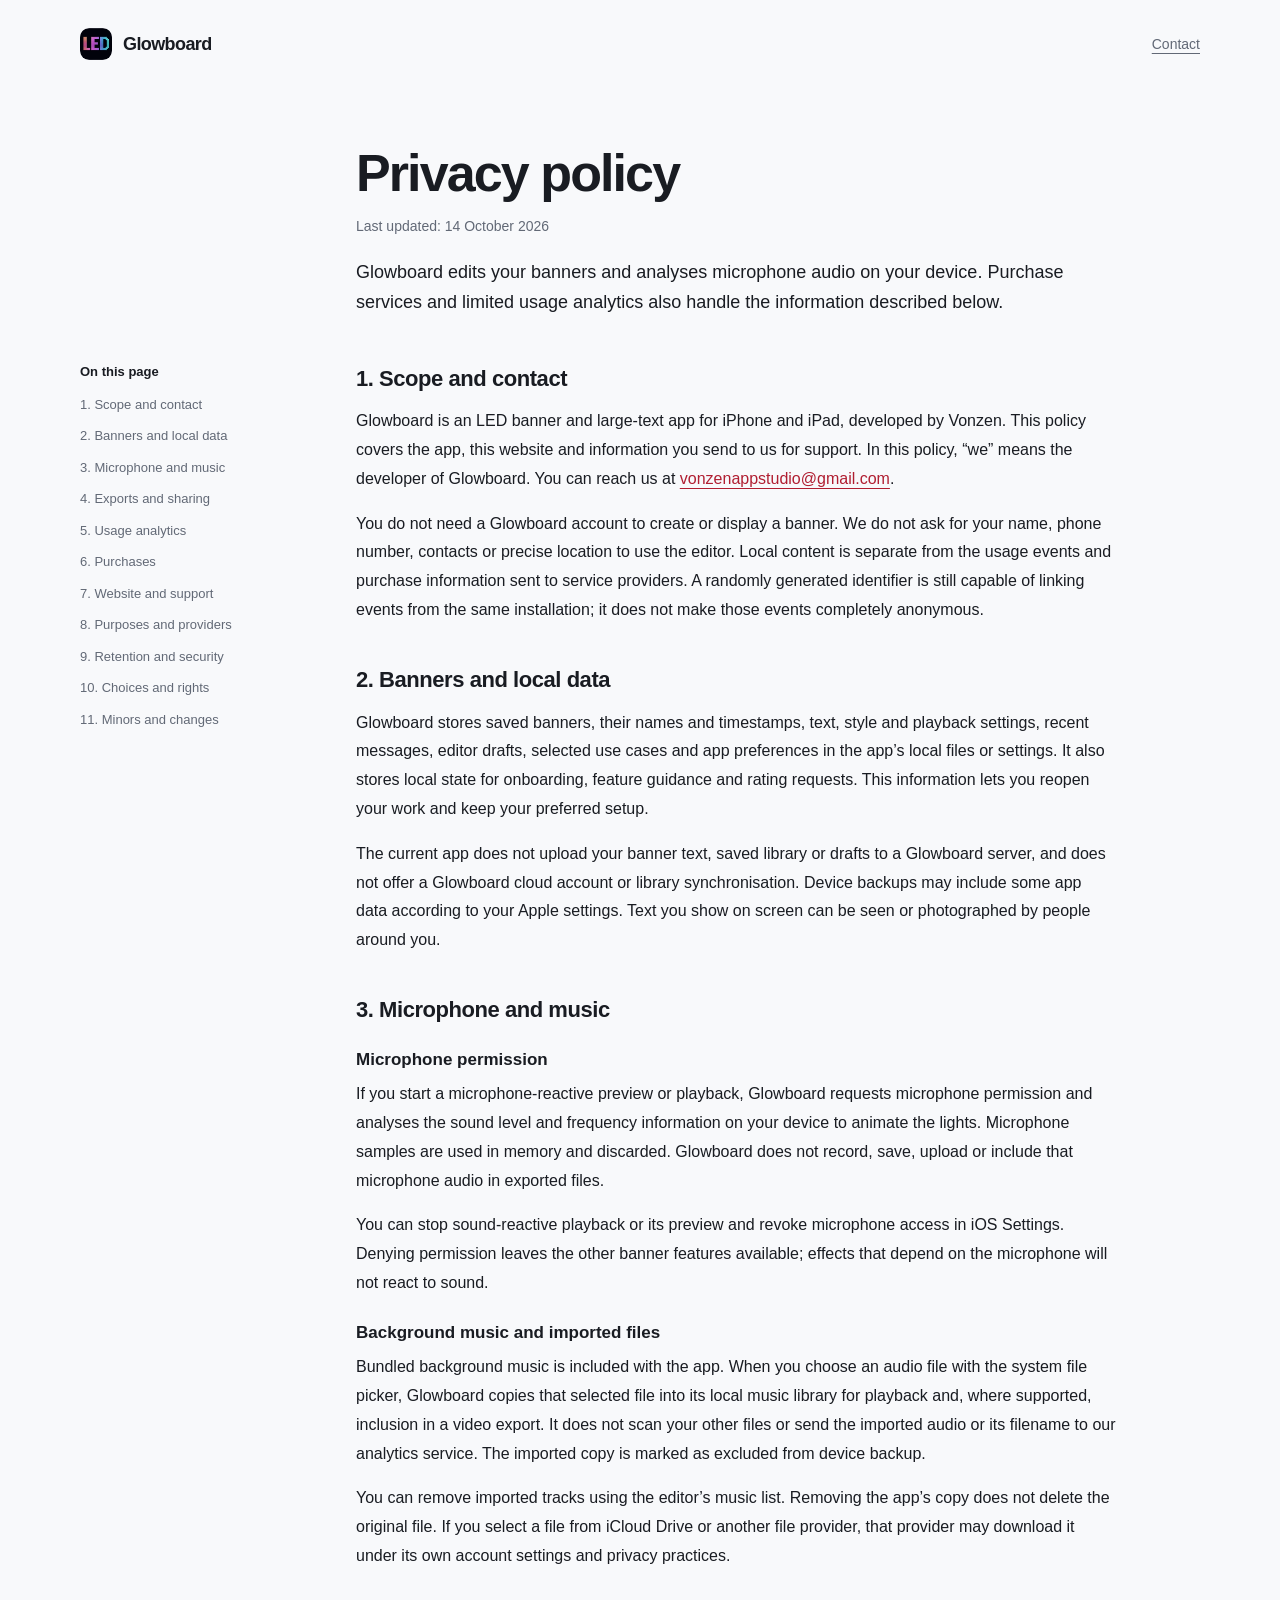
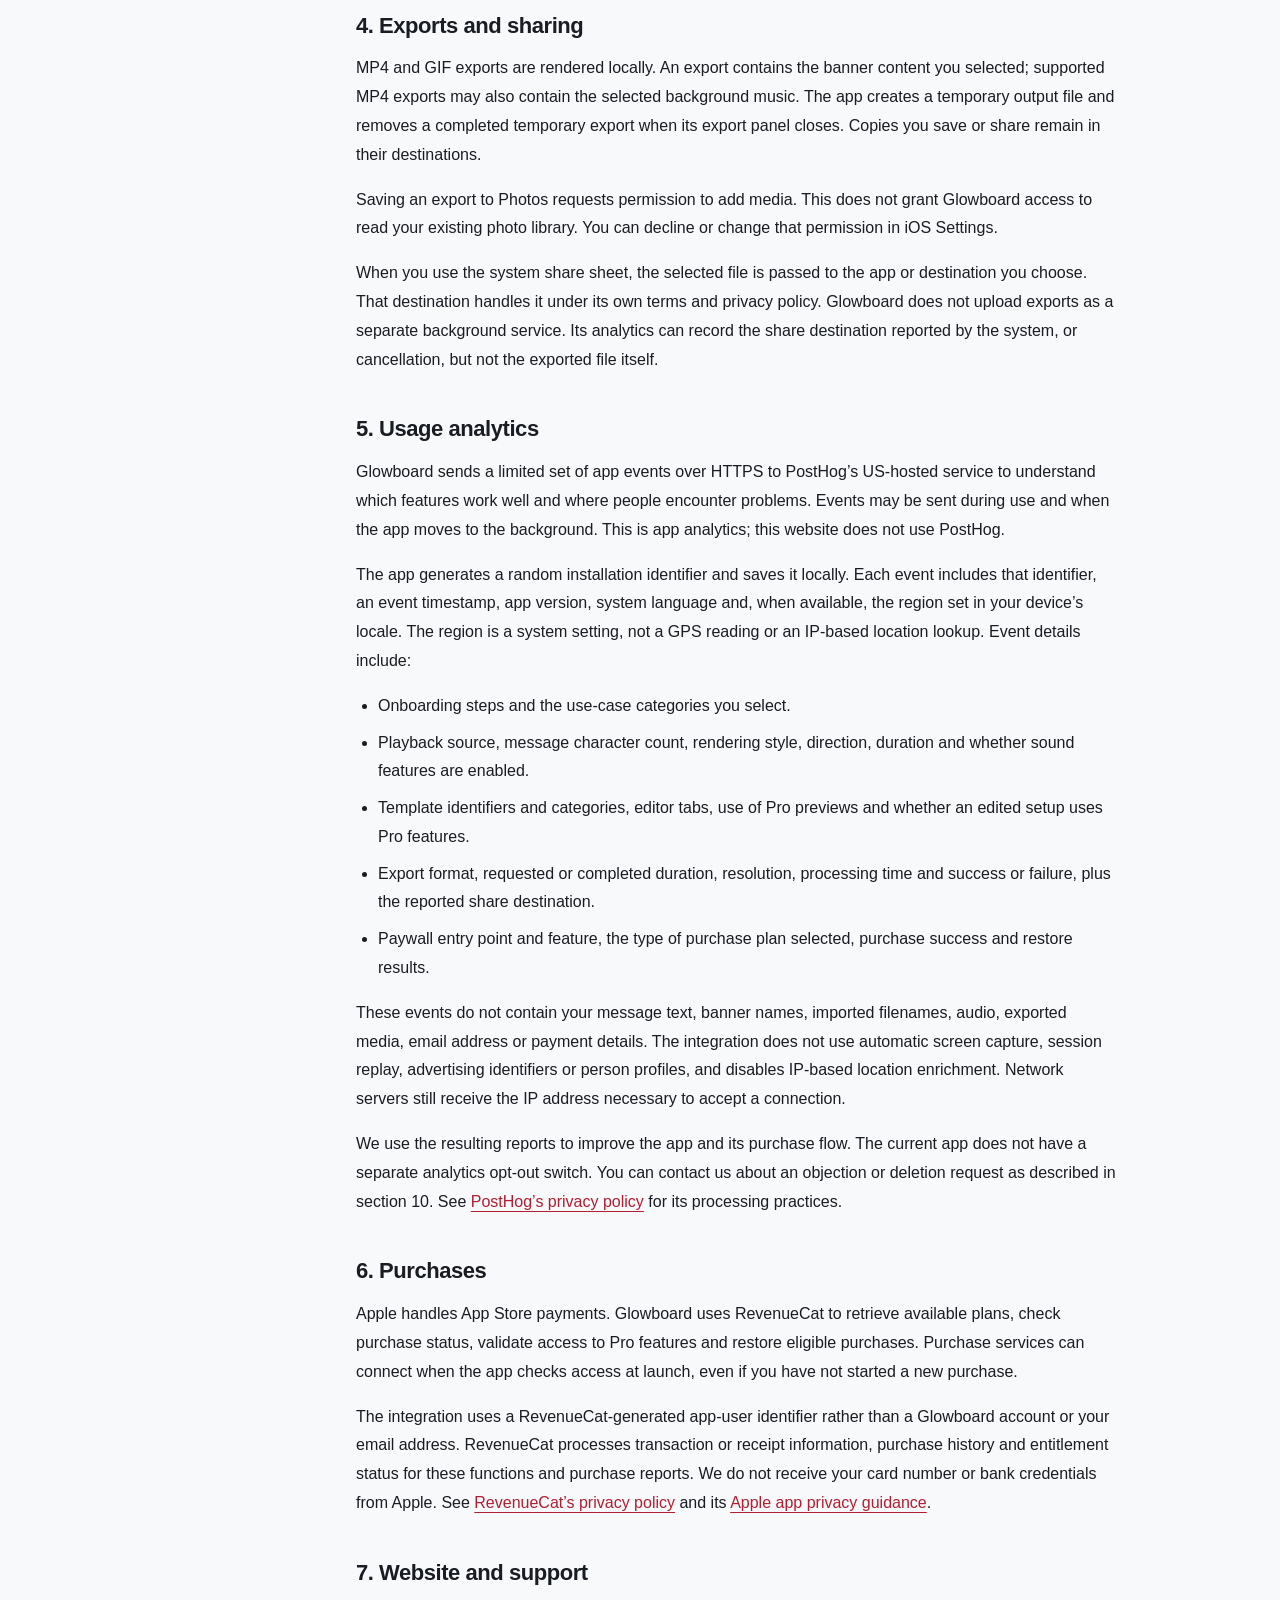
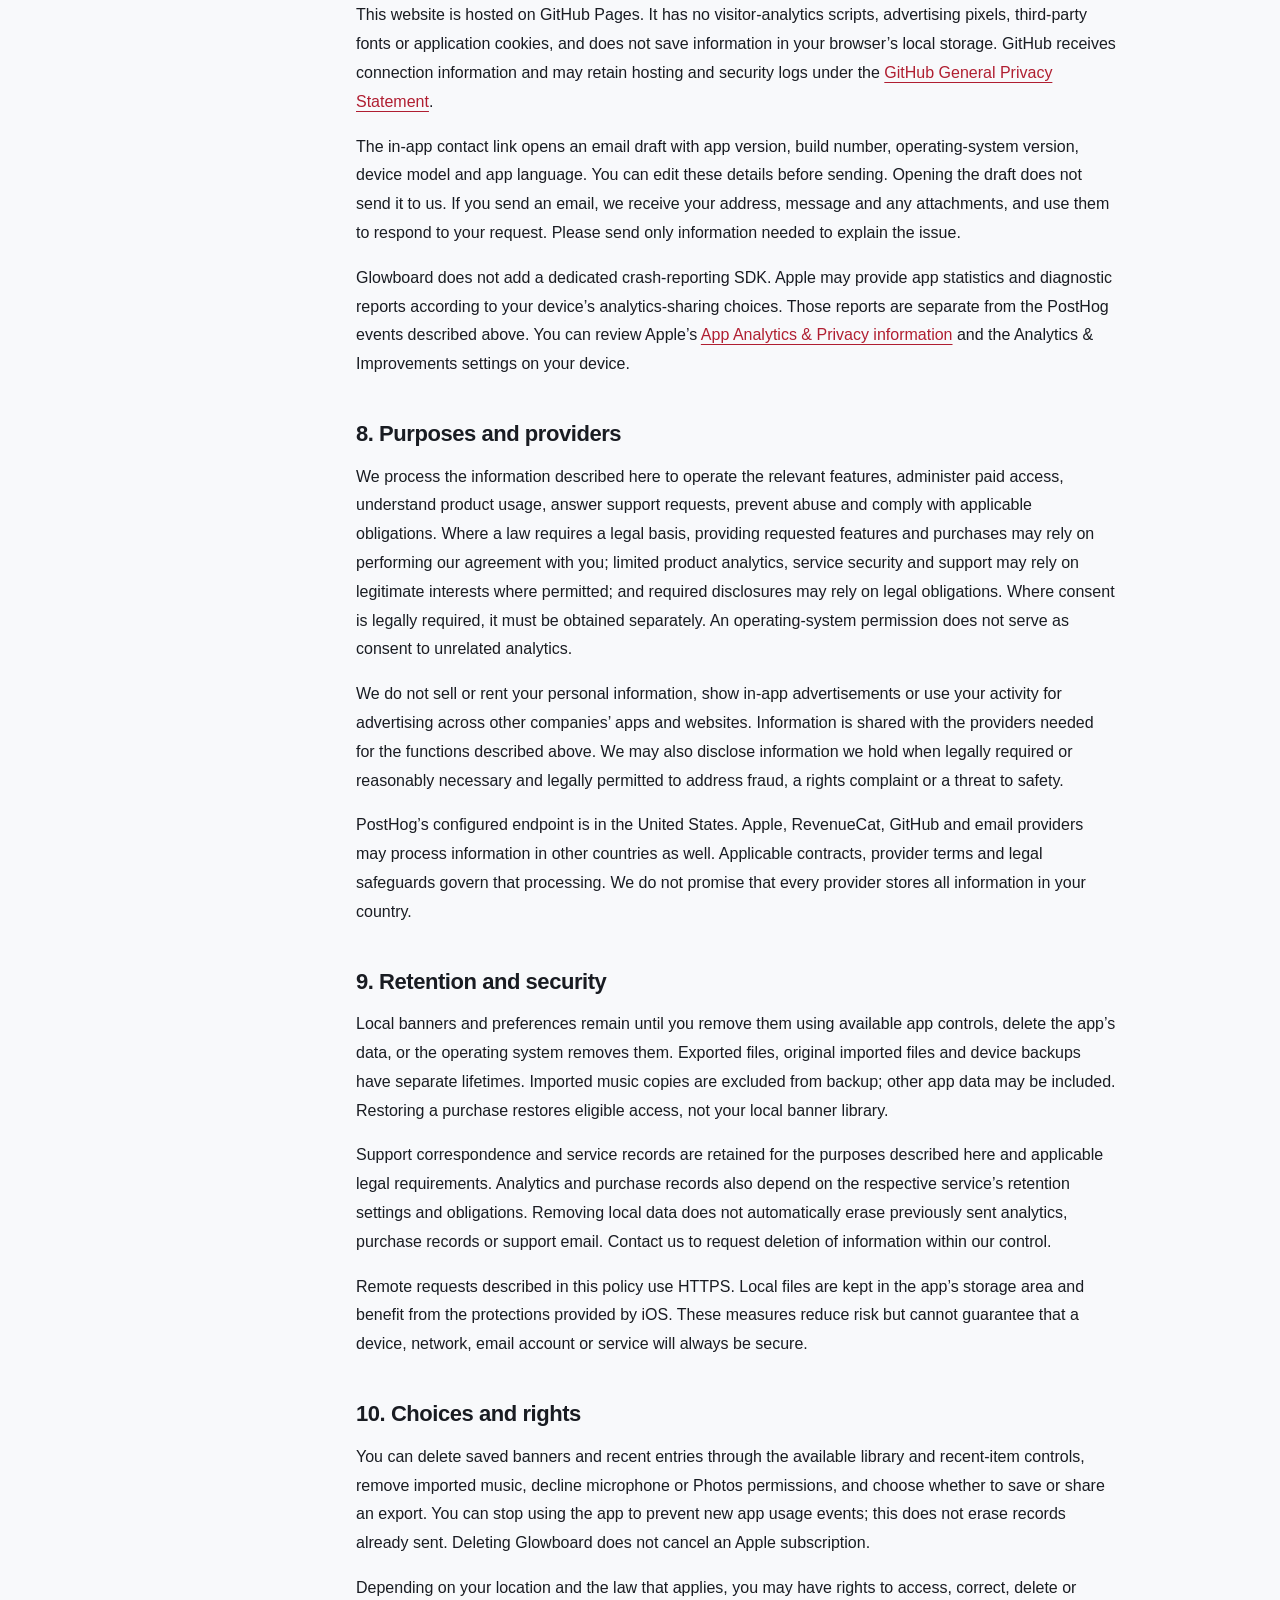
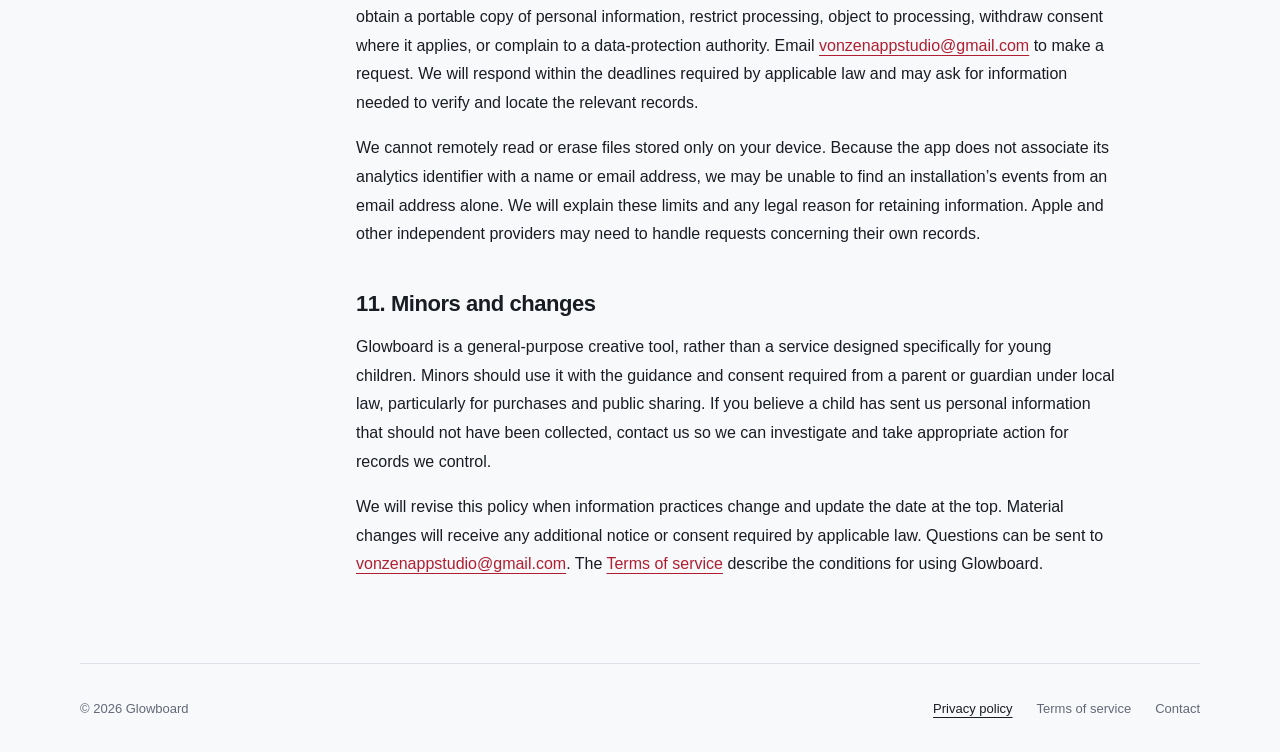
==== public/privacypolicy/index.html @ 4ac84389 "Add minimal Glowboard website and app-specific legal pages" ====
<!doctype html>
<html lang="en">
<head>
  <meta charset="utf-8">
  <meta name="viewport" content="width=device-width, initial-scale=1">
  <meta name="description" content="How Glowboard handles your banners, microphone audio, imported music, exports, usage analytics and purchases.">
  <meta name="theme-color" content="#f8f9fb">
  <title>Privacy policy · Glowboard</title>
  <link rel="canonical" href="https://vonzen.github.io/Glowboard/privacypolicy/">
  <link rel="icon" href="../assets/app-icon.png" type="image/png">
  <link rel="stylesheet" href="../assets/site.css">
</head>
<body>
  <a class="skip-link" href="#main">Skip to content</a>
  <header class="site-header container">
    <a class="brand" href="../"><img src="../assets/app-icon.png" width="32" height="32" alt=""><span>Glowboard</span></a>
    <a href="mailto:vonzenappstudio@gmail.com">Contact</a>
  </header>
  <main class="container" id="main">
    <header class="doc-header">
      <h1>Privacy policy</h1>
      <p class="updated">Last updated: <time datetime="2026-10-14">14 October 2026</time></p>
      <p>Glowboard edits your banners and analyses microphone audio on your device. Purchase services and limited usage analytics also handle the information described below.</p>
    </header>
    <div class="legal-layout">
      <nav class="contents" aria-label="Privacy policy contents">
        <h2>On this page</h2>
        <ol>
          <li><a href="#about">1. Scope and contact</a></li>
          <li><a href="#local-data">2. Banners and local data</a></li>
          <li><a href="#sound">3. Microphone and music</a></li>
          <li><a href="#exports">4. Exports and sharing</a></li>
          <li><a href="#analytics">5. Usage analytics</a></li>
          <li><a href="#purchases">6. Purchases</a></li>
          <li><a href="#website-support">7. Website and support</a></li>
          <li><a href="#purposes">8. Purposes and providers</a></li>
          <li><a href="#retention">9. Retention and security</a></li>
          <li><a href="#choices">10. Choices and rights</a></li>
          <li><a href="#children-changes">11. Minors and changes</a></li>
        </ol>
      </nav>
      <article class="legal-content" aria-label="Privacy policy">
        <details class="mobile-contents">
          <summary>On this page</summary>
          <ol>
            <li><a href="#about">1. Scope and contact</a></li>
            <li><a href="#local-data">2. Banners and local data</a></li>
            <li><a href="#sound">3. Microphone and music</a></li>
            <li><a href="#exports">4. Exports and sharing</a></li>
            <li><a href="#analytics">5. Usage analytics</a></li>
            <li><a href="#purchases">6. Purchases</a></li>
            <li><a href="#website-support">7. Website and support</a></li>
            <li><a href="#purposes">8. Purposes and providers</a></li>
            <li><a href="#retention">9. Retention and security</a></li>
            <li><a href="#choices">10. Choices and rights</a></li>
            <li><a href="#children-changes">11. Minors and changes</a></li>
          </ol>
        </details>
        <section id="about">
          <h2>1. Scope and contact</h2>
          <p>Glowboard is an LED banner and large-text app for iPhone and iPad, developed by Vonzen. This policy covers the app, this website and information you send to us for support. In this policy, “we” means the developer of Glowboard. You can reach us at <a href="mailto:vonzenappstudio@gmail.com">vonzenappstudio@gmail.com</a>.</p>
          <p>You do not need a Glowboard account to create or display a banner. We do not ask for your name, phone number, contacts or precise location to use the editor. Local content is separate from the usage events and purchase information sent to service providers. A randomly generated identifier is still capable of linking events from the same installation; it does not make those events completely anonymous.</p>
        </section>
        <section id="local-data">
          <h2>2. Banners and local data</h2>
          <p>Glowboard stores saved banners, their names and timestamps, text, style and playback settings, recent messages, editor drafts, selected use cases and app preferences in the app’s local files or settings. It also stores local state for onboarding, feature guidance and rating requests. This information lets you reopen your work and keep your preferred setup.</p>
          <p>The current app does not upload your banner text, saved library or drafts to a Glowboard server, and does not offer a Glowboard cloud account or library synchronisation. Device backups may include some app data according to your Apple settings. Text you show on screen can be seen or photographed by people around you.</p>
        </section>
        <section id="sound">
          <h2>3. Microphone and music</h2>
          <h3>Microphone permission</h3>
          <p>If you start a microphone-reactive preview or playback, Glowboard requests microphone permission and analyses the sound level and frequency information on your device to animate the lights. Microphone samples are used in memory and discarded. Glowboard does not record, save, upload or include that microphone audio in exported files.</p>
          <p>You can stop sound-reactive playback or its preview and revoke microphone access in iOS Settings. Denying permission leaves the other banner features available; effects that depend on the microphone will not react to sound.</p>
          <h3>Background music and imported files</h3>
          <p>Bundled background music is included with the app. When you choose an audio file with the system file picker, Glowboard copies that selected file into its local music library for playback and, where supported, inclusion in a video export. It does not scan your other files or send the imported audio or its filename to our analytics service. The imported copy is marked as excluded from device backup.</p>
          <p>You can remove imported tracks using the editor’s music list. Removing the app’s copy does not delete the original file. If you select a file from iCloud Drive or another file provider, that provider may download it under its own account settings and privacy practices.</p>
        </section>
        <section id="exports">
          <h2>4. Exports and sharing</h2>
          <p>MP4 and GIF exports are rendered locally. An export contains the banner content you selected; supported MP4 exports may also contain the selected background music. The app creates a temporary output file and removes a completed temporary export when its export panel closes. Copies you save or share remain in their destinations.</p>
          <p>Saving an export to Photos requests permission to add media. This does not grant Glowboard access to read your existing photo library. You can decline or change that permission in iOS Settings.</p>
          <p>When you use the system share sheet, the selected file is passed to the app or destination you choose. That destination handles it under its own terms and privacy policy. Glowboard does not upload exports as a separate background service. Its analytics can record the share destination reported by the system, or cancellation, but not the exported file itself.</p>
        </section>
        <section id="analytics">
          <h2>5. Usage analytics</h2>
          <p>Glowboard sends a limited set of app events over HTTPS to PostHog’s US-hosted service to understand which features work well and where people encounter problems. Events may be sent during use and when the app moves to the background. This is app analytics; this website does not use PostHog.</p>
          <p>The app generates a random installation identifier and saves it locally. Each event includes that identifier, an event timestamp, app version, system language and, when available, the region set in your device’s locale. The region is a system setting, not a GPS reading or an IP-based location lookup. Event details include:</p>
          <ul>
            <li>Onboarding steps and the use-case categories you select.</li>
            <li>Playback source, message character count, rendering style, direction, duration and whether sound features are enabled.</li>
            <li>Template identifiers and categories, editor tabs, use of Pro previews and whether an edited setup uses Pro features.</li>
            <li>Export format, requested or completed duration, resolution, processing time and success or failure, plus the reported share destination.</li>
            <li>Paywall entry point and feature, the type of purchase plan selected, purchase success and restore results.</li>
          </ul>
          <p>These events do not contain your message text, banner names, imported filenames, audio, exported media, email address or payment details. The integration does not use automatic screen capture, session replay, advertising identifiers or person profiles, and disables IP-based location enrichment. Network servers still receive the IP address necessary to accept a connection.</p>
          <p>We use the resulting reports to improve the app and its purchase flow. The current app does not have a separate analytics opt-out switch. You can contact us about an objection or deletion request as described in section 10. See <a href="https://posthog.com/privacy">PostHog’s privacy policy</a> for its processing practices.</p>
        </section>
        <section id="purchases">
          <h2>6. Purchases</h2>
          <p>Apple handles App Store payments. Glowboard uses RevenueCat to retrieve available plans, check purchase status, validate access to Pro features and restore eligible purchases. Purchase services can connect when the app checks access at launch, even if you have not started a new purchase.</p>
          <p>The integration uses a RevenueCat-generated app-user identifier rather than a Glowboard account or your email address. RevenueCat processes transaction or receipt information, purchase history and entitlement status for these functions and purchase reports. We do not receive your card number or bank credentials from Apple. See <a href="https://www.revenuecat.com/privacy">RevenueCat’s privacy policy</a> and its <a href="https://www.revenuecat.com/docs/platform-resources/apple-platform-resources/apple-app-privacy">Apple app privacy guidance</a>.</p>
        </section>
        <section id="website-support">
          <h2>7. Website and support</h2>
          <p>This website is hosted on GitHub Pages. It has no visitor-analytics scripts, advertising pixels, third-party fonts or application cookies, and does not save information in your browser’s local storage. GitHub receives connection information and may retain hosting and security logs under the <a href="https://docs.github.com/en/site-policy/privacy-policies/github-general-privacy-statement">GitHub General Privacy Statement</a>.</p>
          <p>The in-app contact link opens an email draft with app version, build number, operating-system version, device model and app language. You can edit these details before sending. Opening the draft does not send it to us. If you send an email, we receive your address, message and any attachments, and use them to respond to your request. Please send only information needed to explain the issue.</p>
          <p>Glowboard does not add a dedicated crash-reporting SDK. Apple may provide app statistics and diagnostic reports according to your device’s analytics-sharing choices. Those reports are separate from the PostHog events described above. You can review Apple’s <a href="https://www.apple.com/legal/privacy/data/en/app-analytics/">App Analytics &amp; Privacy information</a> and the Analytics &amp; Improvements settings on your device.</p>
        </section>
        <section id="purposes">
          <h2>8. Purposes and providers</h2>
          <p>We process the information described here to operate the relevant features, administer paid access, understand product usage, answer support requests, prevent abuse and comply with applicable obligations. Where a law requires a legal basis, providing requested features and purchases may rely on performing our agreement with you; limited product analytics, service security and support may rely on legitimate interests where permitted; and required disclosures may rely on legal obligations. Where consent is legally required, it must be obtained separately. An operating-system permission does not serve as consent to unrelated analytics.</p>
          <p>We do not sell or rent your personal information, show in-app advertisements or use your activity for advertising across other companies’ apps and websites. Information is shared with the providers needed for the functions described above. We may also disclose information we hold when legally required or reasonably necessary and legally permitted to address fraud, a rights complaint or a threat to safety.</p>
          <p>PostHog’s configured endpoint is in the United States. Apple, RevenueCat, GitHub and email providers may process information in other countries as well. Applicable contracts, provider terms and legal safeguards govern that processing. We do not promise that every provider stores all information in your country.</p>
        </section>
        <section id="retention">
          <h2>9. Retention and security</h2>
          <p>Local banners and preferences remain until you remove them using available app controls, delete the app’s data, or the operating system removes them. Exported files, original imported files and device backups have separate lifetimes. Imported music copies are excluded from backup; other app data may be included. Restoring a purchase restores eligible access, not your local banner library.</p>
          <p>Support correspondence and service records are retained for the purposes described here and applicable legal requirements. Analytics and purchase records also depend on the respective service’s retention settings and obligations. Removing local data does not automatically erase previously sent analytics, purchase records or support email. Contact us to request deletion of information within our control.</p>
          <p>Remote requests described in this policy use HTTPS. Local files are kept in the app’s storage area and benefit from the protections provided by iOS. These measures reduce risk but cannot guarantee that a device, network, email account or service will always be secure.</p>
        </section>
        <section id="choices">
          <h2>10. Choices and rights</h2>
          <p>You can delete saved banners and recent entries through the available library and recent-item controls, remove imported music, decline microphone or Photos permissions, and choose whether to save or share an export. You can stop using the app to prevent new app usage events; this does not erase records already sent. Deleting Glowboard does not cancel an Apple subscription.</p>
          <p>Depending on your location and the law that applies, you may have rights to access, correct, delete or obtain a portable copy of personal information, restrict processing, object to processing, withdraw consent where it applies, or complain to a data-protection authority. Email <a href="mailto:vonzenappstudio@gmail.com">vonzenappstudio@gmail.com</a> to make a request. We will respond within the deadlines required by applicable law and may ask for information needed to verify and locate the relevant records.</p>
          <p>We cannot remotely read or erase files stored only on your device. Because the app does not associate its analytics identifier with a name or email address, we may be unable to find an installation’s events from an email address alone. We will explain these limits and any legal reason for retaining information. Apple and other independent providers may need to handle requests concerning their own records.</p>
        </section>
        <section id="children-changes">
          <h2>11. Minors and changes</h2>
          <p>Glowboard is a general-purpose creative tool, rather than a service designed specifically for young children. Minors should use it with the guidance and consent required from a parent or guardian under local law, particularly for purchases and public sharing. If you believe a child has sent us personal information that should not have been collected, contact us so we can investigate and take appropriate action for records we control.</p>
          <p>We will revise this policy when information practices change and update the date at the top. Material changes will receive any additional notice or consent required by applicable law. Questions can be sent to <a href="mailto:vonzenappstudio@gmail.com">vonzenappstudio@gmail.com</a>. The <a href="../termsofservice/">Terms of service</a> describe the conditions for using Glowboard.</p>
        </section>
      </article>
    </div>
  </main>
  <footer class="site-footer container">
    <p>© 2026 Glowboard</p>
    <nav class="footer-links" aria-label="Legal and support">
      <a href="../privacypolicy/" aria-current="page">Privacy policy</a>
      <a href="../termsofservice/">Terms of service</a>
      <a href="mailto:vonzenappstudio@gmail.com">Contact</a>
    </nav>
  </footer>
</body>
</html>
---- public/assets/site.css ----
:root {
  color-scheme: light;
  --paper: #f8f9fb;
  --ink: #191c22;
  --muted: #626976;
  --line: #dee2e8;
  --accent: #b01e31;
  font-family: -apple-system, BlinkMacSystemFont, "Segoe UI", sans-serif;
  font-synthesis: none;
  text-rendering: optimizeLegibility;
  -webkit-font-smoothing: antialiased;
}

* { box-sizing: border-box; }
html { scroll-padding-top: 32px; }
body { margin: 0; background: var(--paper); color: var(--ink); }
a { color: inherit; text-underline-offset: 4px; text-decoration-thickness: 1px; }
a:hover { color: var(--accent); }
a:focus-visible, summary:focus-visible {
  outline: 2px solid var(--accent);
  outline-offset: 5px;
  border-radius: 3px;
}
img { display: block; max-width: 100%; }
.skip-link { position: fixed; top: -100px; left: 20px; padding: 12px; background: var(--ink); color: white; z-index: 2; }
.skip-link:focus { top: 12px; }
.container { width: min(1120px, calc(100% - 80px)); margin-inline: auto; }
.brand { display: inline-flex; align-items: center; gap: 11px; font-size: 18px; font-weight: 650; letter-spacing: -.6px; text-decoration: none; }
.brand img { border-radius: 9px; }
.site-header { display: flex; justify-content: space-between; align-items: center; min-height: 88px; }
.site-header > a:last-child { font-size: 14px; color: var(--muted); }
.site-footer { border-top: 1px solid var(--line); padding-block: 28px; display: flex; justify-content: space-between; align-items: center; gap: 20px; color: var(--muted); font-size: 13px; }
.site-footer p { margin: 0; }
.footer-links { display: flex; flex-wrap: wrap; gap: 12px 24px; }
.footer-links a { text-decoration: none; display: inline-flex; align-items: center; min-height: 32px; }
.footer-links a[aria-current="page"] { color: var(--ink); text-decoration: underline; }
.launch-page { min-height: 100vh; min-height: 100svh; display: flex; flex-direction: column; }
.launch { flex: 1; display: grid; place-items: center; padding: 72px 24px; }
.launch-brand { display: grid; justify-items: center; gap: 26px; }
.launch-brand img { width: 84px; height: 84px; border-radius: 24px; }
.launch h1 { margin: 0; font-size: clamp(36px, 7vw, 48px); font-weight: 650; line-height: 1.08; letter-spacing: -2px; }
.doc-header { max-width: 760px; margin: 56px 0 46px 276px; }
.doc-header h1 { margin: 0 0 16px; font-size: clamp(34px, 5vw, 52px); line-height: 1.12; letter-spacing: -1.9px; font-weight: 650; }
.updated { font-size: 14px; color: var(--muted); margin: 0 0 24px; }
.doc-header > p:last-child { margin: 0; font-size: 18px; line-height: 1.65; }
.legal-layout { display: grid; grid-template-columns: 220px minmax(0, 760px); gap: 56px; align-items: start; padding-bottom: 84px; }
.contents { position: sticky; top: 32px; color: var(--muted); }
.contents h2 { font-size: 13px; font-weight: 650; color: var(--ink); margin: 0 0 16px; }
.contents ol, .mobile-contents ol { list-style: none; padding: 0; margin: 0; }
.contents li + li { margin-top: 12px; }
.contents a { font-size: 13px; line-height: 1.5; text-decoration: none; }
.mobile-contents { display: none; }
.legal-content { min-width: 0; font-size: 16px; line-height: 1.8; overflow-wrap: anywhere; }
.legal-content section + section { margin-top: 40px; }
.legal-content h2 { font-size: 22px; line-height: 1.35; letter-spacing: -.45px; font-weight: 650; margin: 0 0 14px; }
.legal-content h3 { font-size: 17px; line-height: 1.5; margin: 22px 0 8px; }
.legal-content p { margin: 0 0 16px; }
.legal-content p:last-child { margin-bottom: 0; }
.legal-content ul { padding-left: 22px; margin: 12px 0 16px; }
.legal-content li + li { margin-top: 8px; }
.legal-content a { color: var(--accent); }
.not-found { max-width: 520px; }
.not-found h1 { font-size: 38px; letter-spacing: -1px; }
.not-found p { color: var(--muted); line-height: 1.65; }

@media (max-width: 959px) {
  .doc-header { margin-left: 0; max-width: 760px; }
  .legal-layout { display: block; }
  .contents { display: none; }
  .mobile-contents { display: block; border-block: 1px solid var(--line); padding-block: 18px; margin-bottom: 32px; }
  .mobile-contents summary { font-size: 15px; font-weight: 600; cursor: pointer; min-height: 24px; }
  .mobile-contents ol { display: grid; grid-template-columns: 1fr 1fr; gap: 12px 24px; padding-top: 20px; }
  .mobile-contents a { font-size: 14px; line-height: 1.5; color: var(--muted); }
}

@media (max-width: 599px) {
  .container { width: calc(100% - 40px); }
  .site-header { min-height: 76px; }
  .site-footer { flex-direction: column; align-items: flex-start; gap: 12px; padding-block: 24px; }
  .footer-links { gap: 6px 20px; }
  .launch-page .site-footer { align-items: center; font-size: 12px; }
  .launch-page .footer-links { justify-content: center; }
  .launch-brand { gap: 22px; }
  .doc-header { margin-top: 36px; margin-bottom: 32px; }
  .doc-header > p:last-child { font-size: 17px; }
  .legal-layout { padding-bottom: 56px; }
  .legal-content { line-height: 1.75; }
  .legal-content h2 { font-size: 21px; }
  .legal-content section + section { margin-top: 32px; }
  .mobile-contents ol { grid-template-columns: 1fr; }
}

@media print {
  :root { --paper: white; --ink: black; --muted: #444; --accent: black; }
  .site-header, .site-footer, .contents, .mobile-contents, .skip-link { display: none; }
  .container { width: 100%; }
  .doc-header { margin: 0 0 32px; }
  .legal-layout { display: block; padding: 0; }
  .legal-content { font-size: 11pt; line-height: 1.6; }
  .legal-content h2 { break-after: avoid; }
}
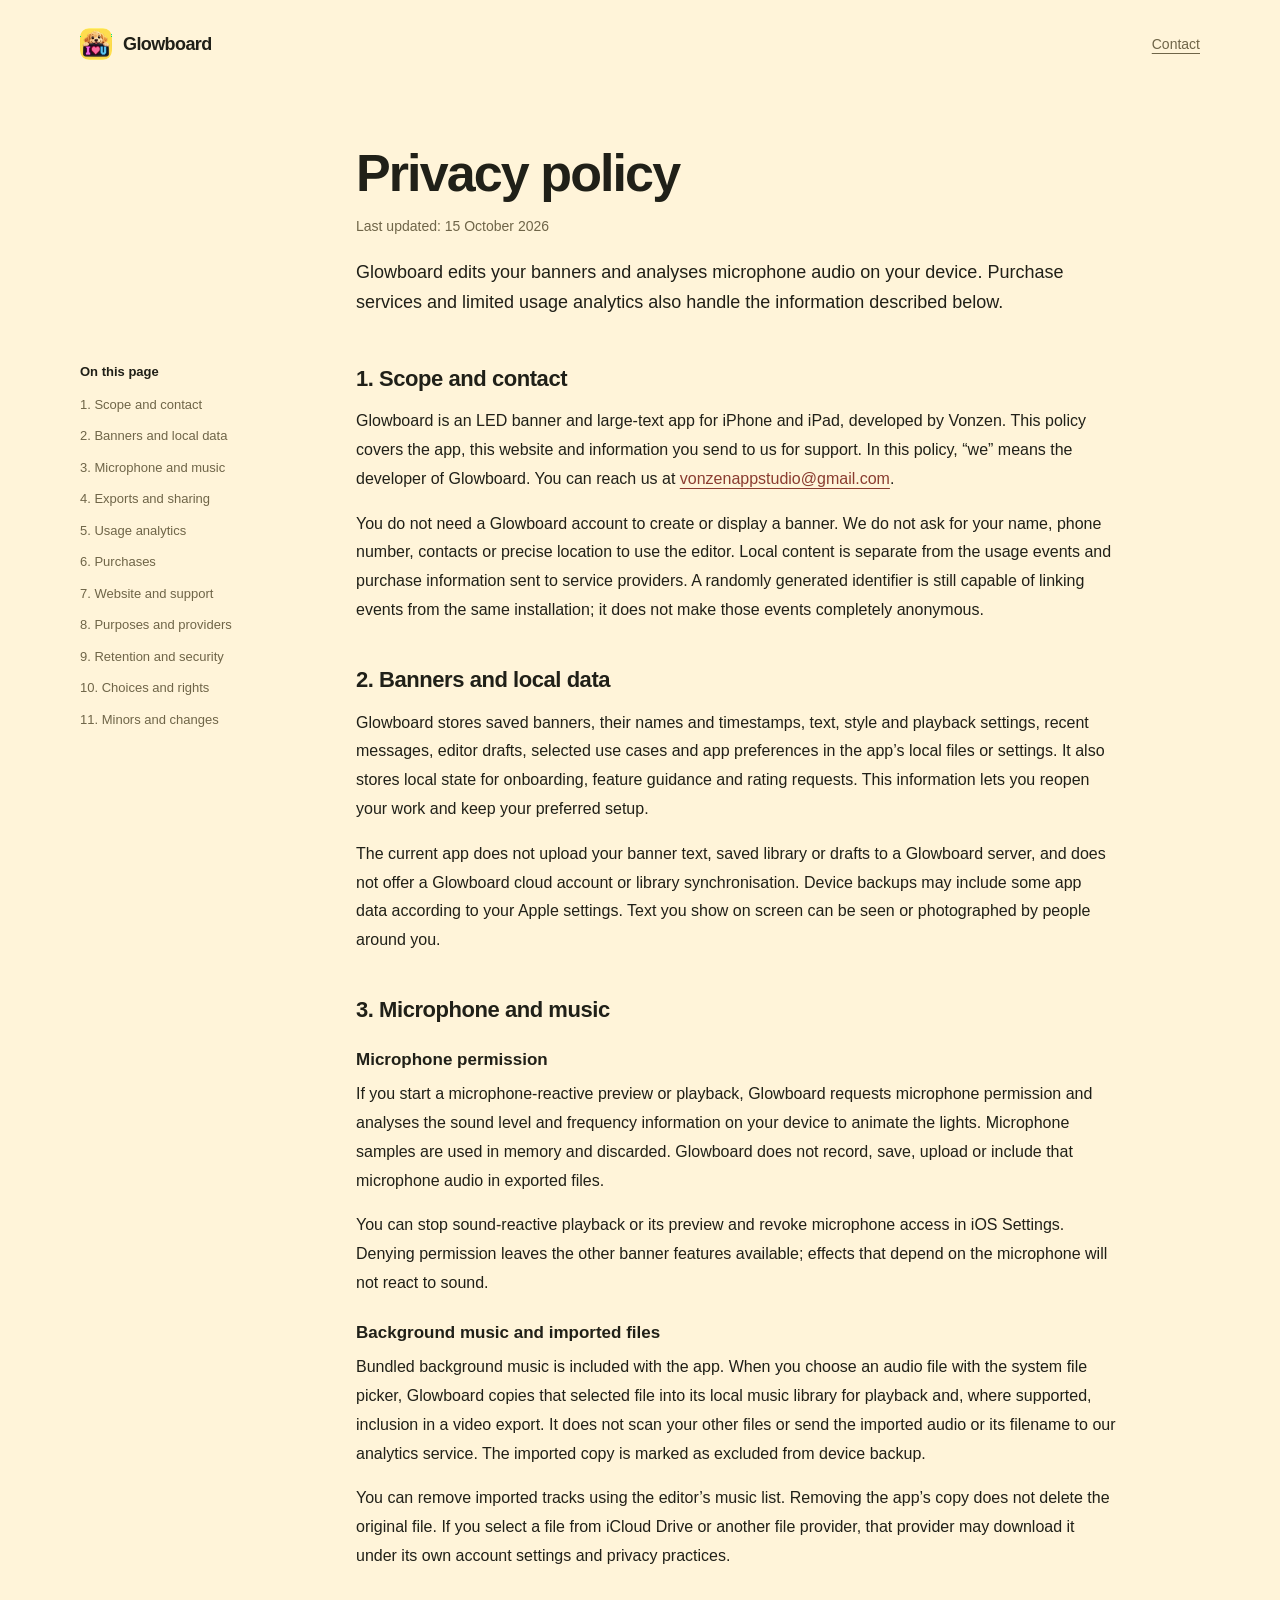
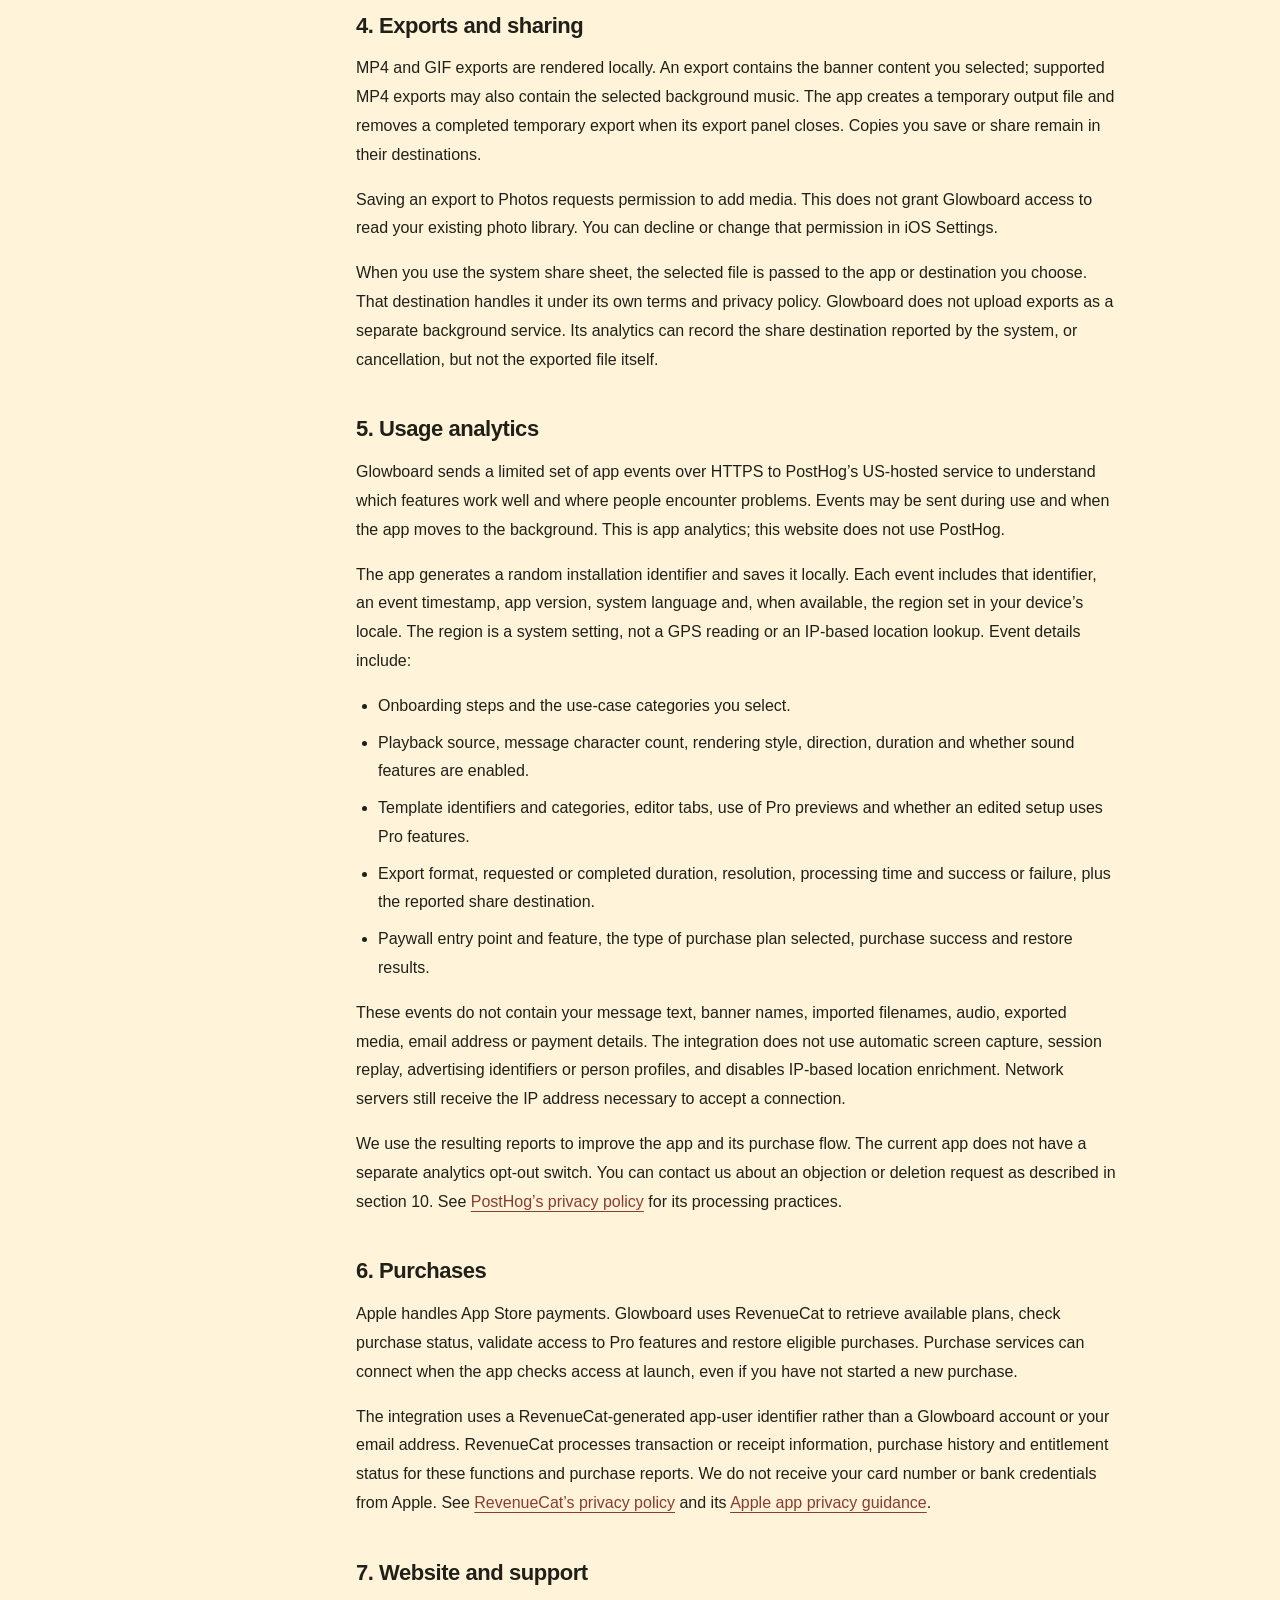
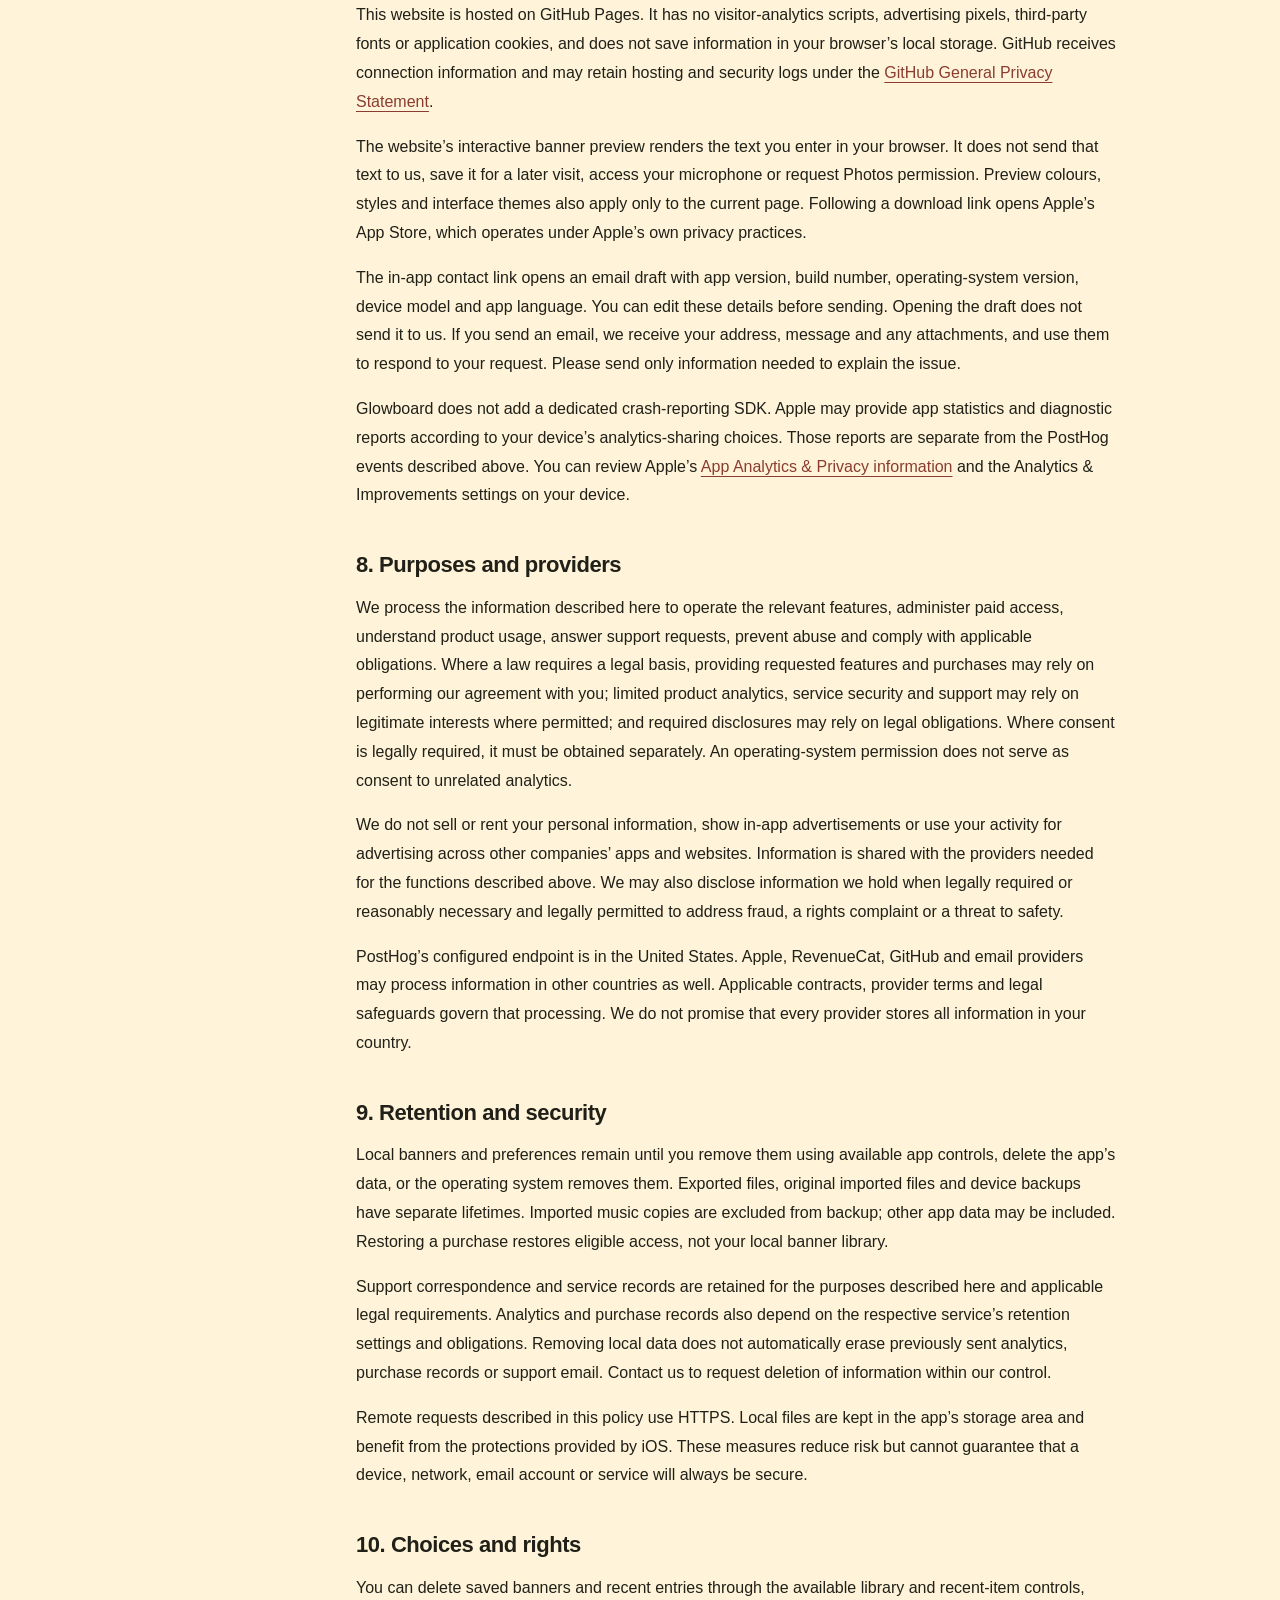
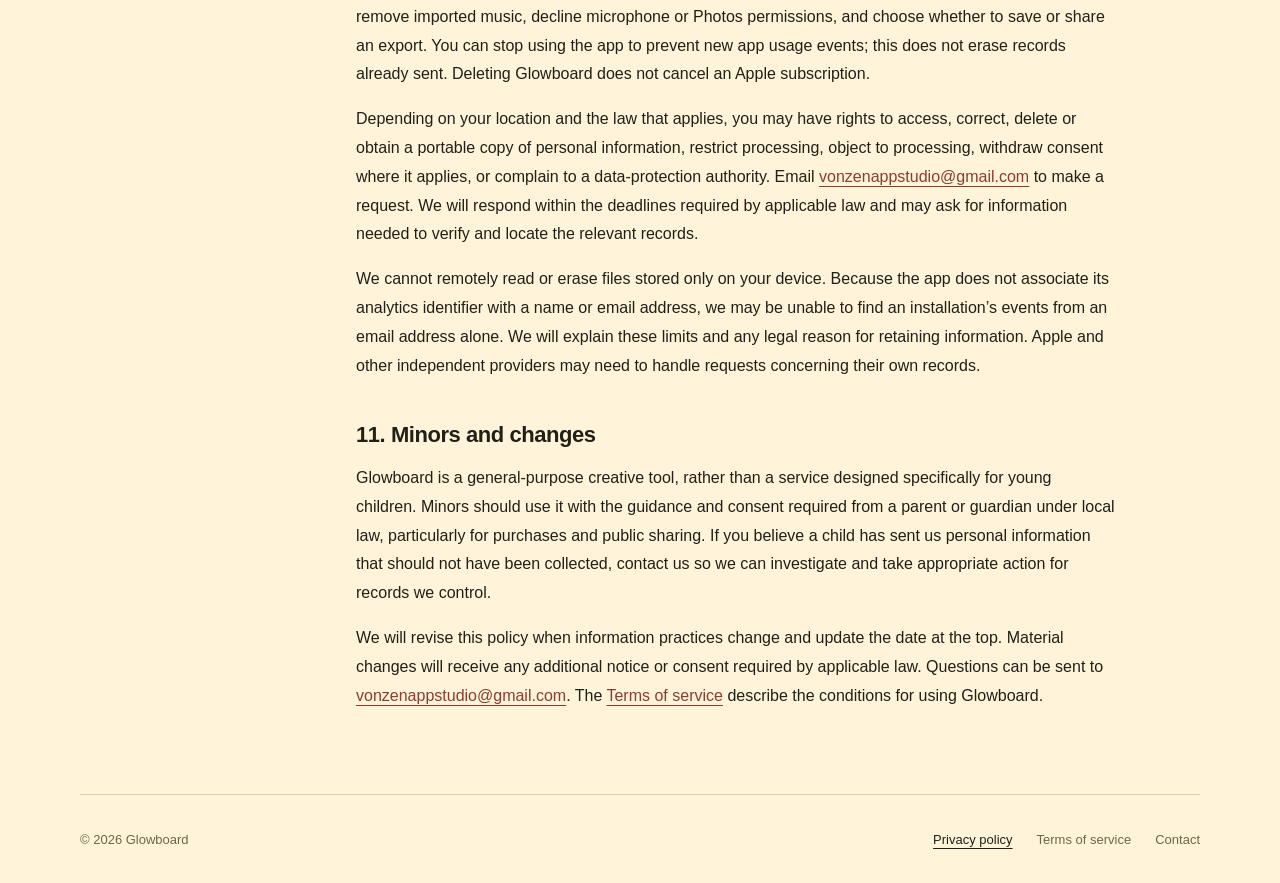
==== commit b3d3e23f: "Build Glowboard landing page with live banner and app themes" ====
--- a/public/privacypolicy/index.html
+++ b/public/privacypolicy/index.html
@@ -4,7 +4,7 @@
   <meta charset="utf-8">
   <meta name="viewport" content="width=device-width, initial-scale=1">
   <meta name="description" content="How Glowboard handles your banners, microphone audio, imported music, exports, usage analytics and purchases.">
-  <meta name="theme-color" content="#f8f9fb">
+  <meta name="theme-color" content="#fff4d9">
   <title>Privacy policy · Glowboard</title>
   <link rel="canonical" href="https://vonzen.github.io/Glowboard/privacypolicy/">
   <link rel="icon" href="../assets/app-icon.png" type="image/png">
@@ -19,7 +19,7 @@
   <main class="container" id="main">
     <header class="doc-header">
       <h1>Privacy policy</h1>
-      <p class="updated">Last updated: <time datetime="2026-10-14">14 October 2026</time></p>
+      <p class="updated">Last updated: <time datetime="2026-10-15">15 October 2026</time></p>
       <p>Glowboard edits your banners and analyses microphone audio on your device. Purchase services and limited usage analytics also handle the information described below.</p>
     </header>
     <div class="legal-layout">
@@ -103,6 +103,7 @@
         <section id="website-support">
           <h2>7. Website and support</h2>
           <p>This website is hosted on GitHub Pages. It has no visitor-analytics scripts, advertising pixels, third-party fonts or application cookies, and does not save information in your browser’s local storage. GitHub receives connection information and may retain hosting and security logs under the <a href="https://docs.github.com/en/site-policy/privacy-policies/github-general-privacy-statement">GitHub General Privacy Statement</a>.</p>
+          <p>The website’s interactive banner preview renders the text you enter in your browser. It does not send that text to us, save it for a later visit, access your microphone or request Photos permission. Preview colours, styles and interface themes also apply only to the current page. Following a download link opens Apple’s App Store, which operates under Apple’s own privacy practices.</p>
           <p>The in-app contact link opens an email draft with app version, build number, operating-system version, device model and app language. You can edit these details before sending. Opening the draft does not send it to us. If you send an email, we receive your address, message and any attachments, and use them to respond to your request. Please send only information needed to explain the issue.</p>
           <p>Glowboard does not add a dedicated crash-reporting SDK. Apple may provide app statistics and diagnostic reports according to your device’s analytics-sharing choices. Those reports are separate from the PostHog events described above. You can review Apple’s <a href="https://www.apple.com/legal/privacy/data/en/app-analytics/">App Analytics &amp; Privacy information</a> and the Analytics &amp; Improvements settings on your device.</p>
         </section>
--- a/public/assets/site.css
+++ b/public/assets/site.css
@@ -1,10 +1,10 @@
 :root {
   color-scheme: light;
-  --paper: #f8f9fb;
-  --ink: #191c22;
-  --muted: #626976;
-  --line: #dee2e8;
-  --accent: #b01e31;
+  --paper: #fff4d9;
+  --ink: #202018;
+  --muted: #6f6548;
+  --line: #d9cfae;
+  --accent: #8a3c30;
   font-family: -apple-system, BlinkMacSystemFont, "Segoe UI", sans-serif;
   font-synthesis: none;
   text-rendering: optimizeLegibility;
